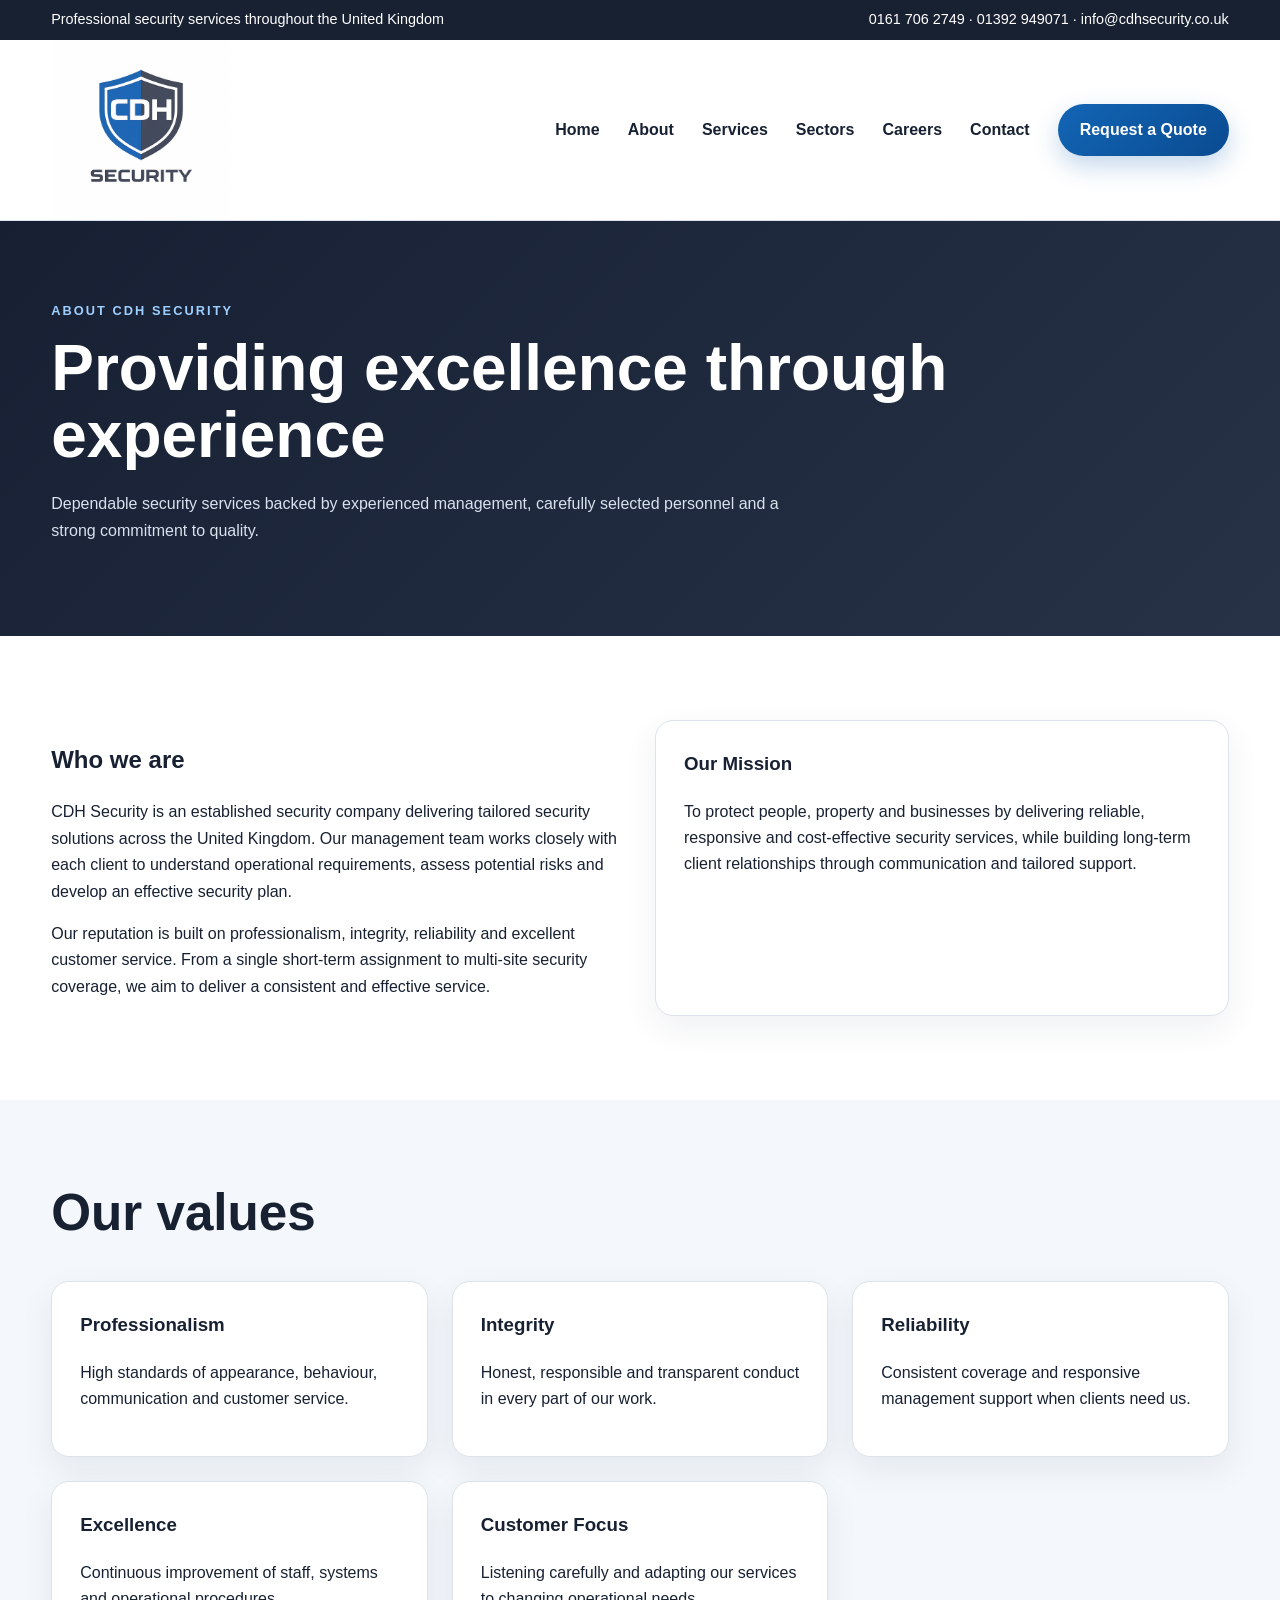
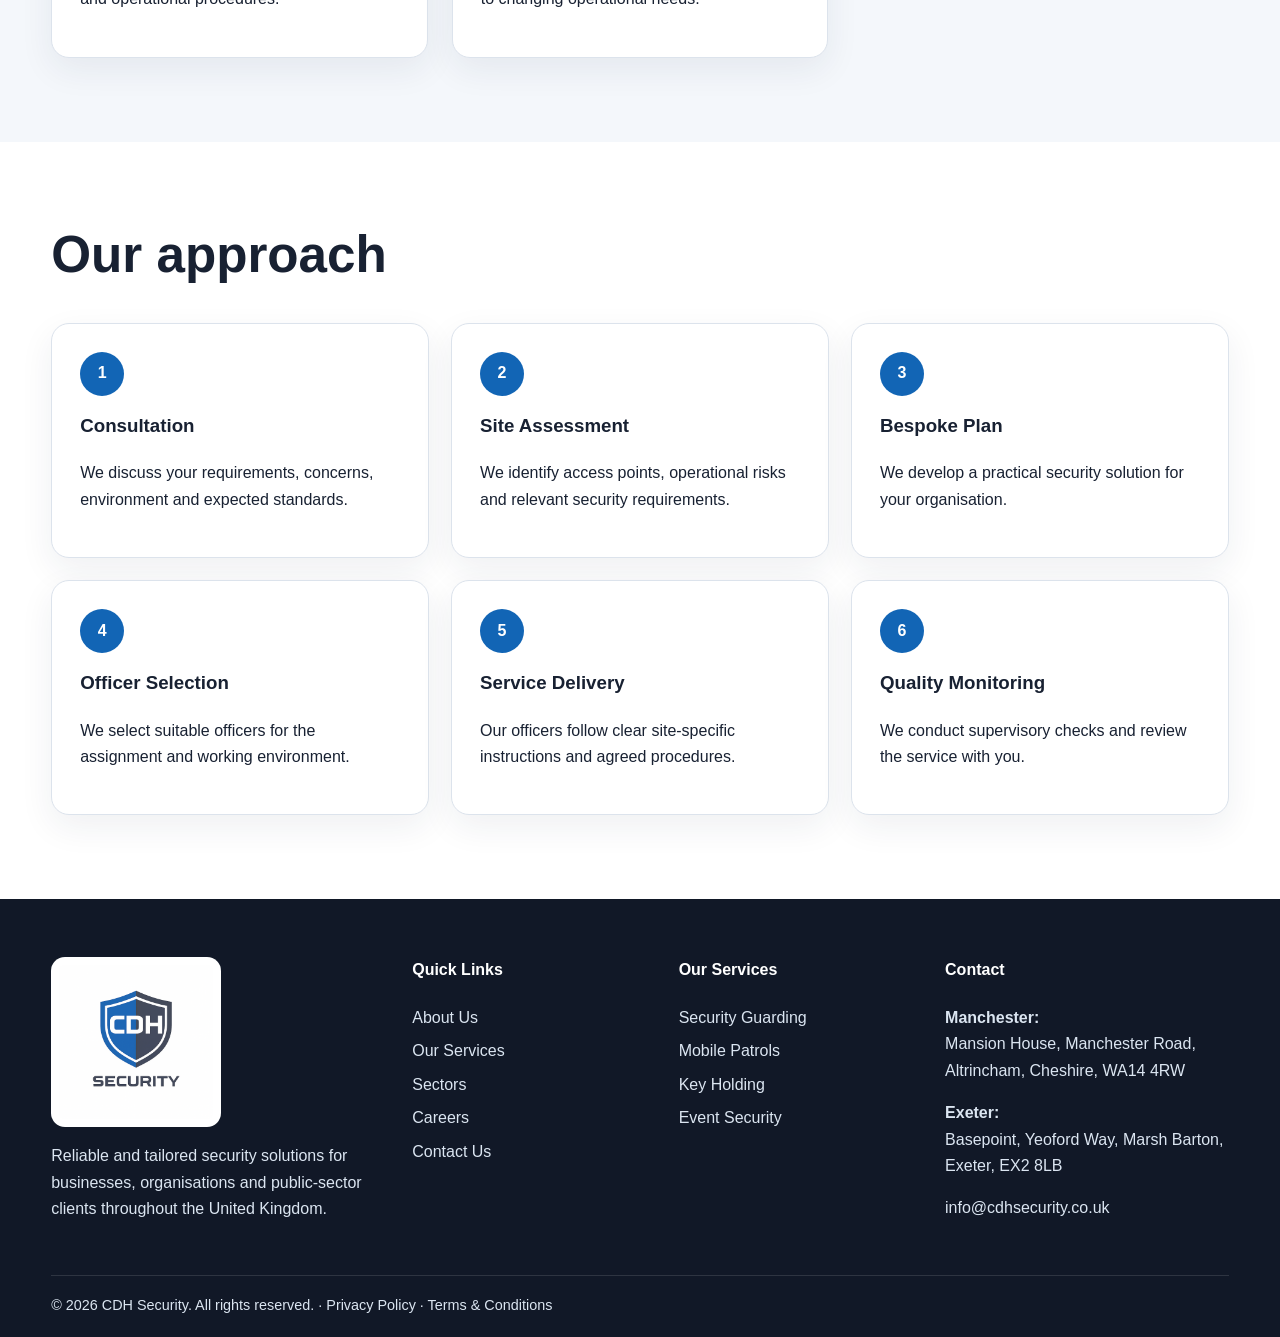
==== about.html @ 34df04a6 "Add files via upload" ====
<!doctype html><html lang="en"><head><meta charset="utf-8"><meta name="viewport" content="width=device-width,initial-scale=1"><meta name="description" content="Professional security services across the United Kingdom."><title>About Us | CDH Security</title><link rel="icon" href="assets/favicon.ico"><link rel="stylesheet" href="assets/styles.css"></head><body><div class="topbar"><div class="container"><span>Professional security services throughout the United Kingdom</span><span>0161 706 2749 · 01392 949071 · info@cdhsecurity.co.uk</span></div></div><header class="site-header"><div class="container nav"><a class="brand" href="index.html"><img src="assets/cdh-logo.png" alt="CDH Security"></a><button class="menu-btn" aria-label="Open navigation" aria-expanded="false">☰</button><nav class="nav-links"><a href="index.html">Home</a><a href="about.html">About</a><a href="services.html">Services</a><a href="sectors.html">Sectors</a><a href="careers.html">Careers</a><a href="contact.html">Contact</a><a class="nav-cta" href="quote.html">Request a Quote</a></nav></div></header><main><section class="page-hero"><div class="container"><span class="eyebrow">About CDH Security</span><h1>Providing excellence through experience</h1><p>Dependable security services backed by experienced management, carefully selected personnel and a strong commitment to quality.</p></div></section><section class="section"><div class="container grid-2"><div><h2>Who we are</h2><p>CDH Security is an established security company delivering tailored security solutions across the United Kingdom. Our management team works closely with each client to understand operational requirements, assess potential risks and develop an effective security plan.</p><p>Our reputation is built on professionalism, integrity, reliability and excellent customer service. From a single short-term assignment to multi-site security coverage, we aim to deliver a consistent and effective service.</p></div><div class="card"><h3>Our Mission</h3><p>To protect people, property and businesses by delivering reliable, responsive and cost-effective security services, while building long-term client relationships through communication and tailored support.</p></div></div></section><section class="section alt"><div class="container"><div class="section-head"><h2>Our values</h2></div><div class="grid-3"><div class="card"><h3>Professionalism</h3><p>High standards of appearance, behaviour, communication and customer service.</p></div><div class="card"><h3>Integrity</h3><p>Honest, responsible and transparent conduct in every part of our work.</p></div><div class="card"><h3>Reliability</h3><p>Consistent coverage and responsive management support when clients need us.</p></div><div class="card"><h3>Excellence</h3><p>Continuous improvement of staff, systems and operational procedures.</p></div><div class="card"><h3>Customer Focus</h3><p>Listening carefully and adapting our services to changing operational needs.</p></div></div></div></section><section class="section"><div class="container"><div class="section-head"><h2>Our approach</h2></div><div class="steps"><div class="card step"><h3>Consultation</h3><p>We discuss your requirements, concerns, environment and expected standards.</p></div><div class="card step"><h3>Site Assessment</h3><p>We identify access points, operational risks and relevant security requirements.</p></div><div class="card step"><h3>Bespoke Plan</h3><p>We develop a practical security solution for your organisation.</p></div><div class="card step"><h3>Officer Selection</h3><p>We select suitable officers for the assignment and working environment.</p></div><div class="card step"><h3>Service Delivery</h3><p>Our officers follow clear site-specific instructions and agreed procedures.</p></div><div class="card step"><h3>Quality Monitoring</h3><p>We conduct supervisory checks and review the service with you.</p></div></div></div></section></main><footer class="footer"><div class="container"><div class="footer-grid"><div><img class="footer-logo" src="assets/cdh-logo.png" alt="CDH Security"><p>Reliable and tailored security solutions for businesses, organisations and public-sector clients throughout the United Kingdom.</p></div><div><h4>Quick Links</h4><a href="about.html">About Us</a><a href="services.html">Our Services</a><a href="sectors.html">Sectors</a><a href="careers.html">Careers</a><a href="contact.html">Contact Us</a></div><div><h4>Our Services</h4><a href="services.html#guarding">Security Guarding</a><a href="services.html#patrols">Mobile Patrols</a><a href="services.html#keyholding">Key Holding</a><a href="services.html#events">Event Security</a></div><div><h4>Contact</h4><p><strong>Manchester:</strong><br>Mansion House, Manchester Road, Altrincham, Cheshire, WA14 4RW</p><p><strong>Exeter:</strong><br>Basepoint, Yeoford Way, Marsh Barton, Exeter, EX2 8LB</p><p>info@cdhsecurity.co.uk</p></div></div><div class="copyright">© <span data-year></span> CDH Security. All rights reserved. · <a href="privacy.html" style="display:inline">Privacy Policy</a> · <a href="terms.html" style="display:inline">Terms & Conditions</a></div></div></footer><script src="assets/script.js"></script></body></html>
---- assets/styles.css ----
:root{--blue:#1265b5;--blue2:#0a4b91;--ink:#182132;--slate:#3f4657;--light:#f4f7fb;--white:#fff;--line:#dce3ec;--shadow:0 18px 50px rgba(18,32,52,.12);--radius:18px}*{box-sizing:border-box}html{scroll-behavior:smooth}body{margin:0;font-family:Inter,Arial,sans-serif;color:var(--ink);line-height:1.65;background:#fff}a{color:inherit;text-decoration:none}img{max-width:100%;display:block}.container{width:min(1180px,92%);margin:auto}.topbar{background:var(--ink);color:#fff;font-size:.9rem}.topbar .container{display:flex;justify-content:space-between;gap:20px;padding:8px 0}.site-header{position:sticky;top:0;z-index:50;background:rgba(255,255,255,.96);backdrop-filter:blur(12px);border-bottom:1px solid var(--line)}.nav{display:flex;align-items:center;justify-content:space-between;min-height:82px}.brand img{width:180px}.nav-links{display:flex;align-items:center;gap:28px;font-weight:700}.nav-links a:hover,.nav-links a.active{color:var(--blue)}.btn,.nav-cta{display:inline-flex;align-items:center;justify-content:center;gap:8px;padding:13px 22px;border-radius:999px;background:linear-gradient(135deg,var(--blue),var(--blue2));color:#fff;font-weight:800;border:0;cursor:pointer;box-shadow:0 10px 25px rgba(18,101,181,.25)}.btn.secondary{background:#fff;color:var(--ink);box-shadow:none;border:1px solid var(--line)}.menu-btn{display:none;border:0;background:none;font-size:1.8rem}.hero{background:radial-gradient(circle at 85% 20%,rgba(18,101,181,.22),transparent 28%),linear-gradient(135deg,#111827,#273247);color:#fff;padding:96px 0 84px;overflow:hidden}.hero-grid{display:grid;grid-template-columns:1.2fr .8fr;gap:60px;align-items:center}.eyebrow{display:inline-block;color:#9fcfff;text-transform:uppercase;letter-spacing:.16em;font-weight:800;font-size:.8rem;margin-bottom:14px}.hero h1,.page-hero h1{font-size:clamp(2.6rem,5vw,5rem);line-height:1.05;margin:0 0 22px}.hero p{font-size:1.15rem;color:#dbe7f5;max-width:720px}.hero-actions{display:flex;gap:14px;flex-wrap:wrap;margin-top:30px}.hero-card{background:rgba(255,255,255,.08);border:1px solid rgba(255,255,255,.18);padding:28px;border-radius:26px}.hero-card img{background:#fff;border-radius:20px;padding:16px}.trust-row{display:grid;grid-template-columns:repeat(4,1fr);gap:18px;margin-top:-34px;position:relative}.trust-item{background:#fff;border:1px solid var(--line);box-shadow:var(--shadow);padding:24px;border-radius:16px;text-align:center}.trust-item strong{font-size:1.5rem;color:var(--blue);display:block}.section{padding:84px 0}.section.alt{background:var(--light)}.section-head{max-width:760px;margin-bottom:38px}.section-head h2{font-size:clamp(2rem,4vw,3.2rem);line-height:1.15;margin:0 0 15px}.section-head p{color:#5c6677}.grid-3{display:grid;grid-template-columns:repeat(3,1fr);gap:24px}.grid-2{display:grid;grid-template-columns:repeat(2,1fr);gap:30px}.card{background:#fff;border:1px solid var(--line);border-radius:var(--radius);padding:28px;box-shadow:0 12px 34px rgba(30,46,70,.07)}.card h3{margin-top:0}.icon{width:52px;height:52px;border-radius:14px;background:linear-gradient(135deg,#eaf4ff,#d7eaff);display:grid;place-items:center;color:var(--blue);font-size:1.5rem;font-weight:900;margin-bottom:18px}.check-list{list-style:none;padding:0;margin:0;columns:2;column-gap:28px}.check-list li{break-inside:avoid;margin:8px 0;padding-left:24px;position:relative}.check-list li:before{content:'✓';position:absolute;left:0;color:var(--blue);font-weight:900}.cta{background:linear-gradient(135deg,var(--blue2),var(--blue));color:#fff;border-radius:28px;padding:50px}.cta h2{margin-top:0;font-size:2.3rem}.page-hero{background:linear-gradient(135deg,#172033,#273247);color:#fff;padding:76px 0}.page-hero p{max-width:760px;color:#d8e2ee}.service-list{display:grid;grid-template-columns:repeat(2,1fr);gap:24px}.service-block{padding:30px;border:1px solid var(--line);border-radius:18px;background:#fff}.service-block ul{padding-left:20px}.steps{counter-reset:step;display:grid;grid-template-columns:repeat(3,1fr);gap:22px}.step{counter-increment:step}.step:before{content:counter(step);display:grid;place-items:center;width:44px;height:44px;border-radius:50%;background:var(--blue);color:#fff;font-weight:900;margin-bottom:15px}.faq-item{border-bottom:1px solid var(--line)}.faq-question{width:100%;padding:20px 0;background:none;border:0;text-align:left;font-size:1.05rem;font-weight:800;cursor:pointer;display:flex;justify-content:space-between}.faq-answer{display:none;padding:0 0 18px;color:#5b6574}.faq-item.open .faq-answer{display:block}.contact-grid{display:grid;grid-template-columns:.9fr 1.1fr;gap:36px}.contact-card{background:var(--light);border-radius:18px;padding:26px;margin-bottom:18px}.form-grid{display:grid;grid-template-columns:1fr 1fr;gap:18px}.field{display:flex;flex-direction:column;gap:7px}.field.full{grid-column:1/-1}.field input,.field select,.field textarea{width:100%;padding:14px 15px;border:1px solid #cfd8e5;border-radius:10px;font:inherit}.field textarea{min-height:140px;resize:vertical}.notice{font-size:.9rem;color:#667085}.footer{background:#111827;color:#dbe5f1;padding:58px 0 20px}.footer-grid{display:grid;grid-template-columns:1.4fr 1fr 1fr 1.2fr;gap:30px}.footer h4{color:#fff;margin-top:0}.footer a{display:block;margin:7px 0}.footer-logo{width:170px;background:#fff;border-radius:14px;padding:8px}.copyright{border-top:1px solid rgba(255,255,255,.12);margin-top:36px;padding-top:18px;font-size:.9rem}.policy h2{margin-top:36px}.badge{display:inline-block;padding:5px 10px;border-radius:999px;background:#e8f3ff;color:var(--blue2);font-weight:800;font-size:.8rem}@media(max-width:900px){.nav-links{position:fixed;inset:82px 0 auto 0;background:#fff;display:none;flex-direction:column;align-items:flex-start;padding:28px 4%;border-bottom:1px solid var(--line)}.nav-links.open{display:flex}.menu-btn{display:block}.hero-grid,.contact-grid,.footer-grid{grid-template-columns:1fr}.grid-3,.steps{grid-template-columns:1fr 1fr}.trust-row{grid-template-columns:1fr 1fr}.service-list{grid-template-columns:1fr}.hero-card{max-width:520px}.topbar .container{flex-direction:column;gap:2px}.check-list{columns:1}}@media(max-width:600px){.grid-3,.grid-2,.steps,.trust-row,.form-grid{grid-template-columns:1fr}.field.full{grid-column:auto}.hero{padding-top:68px}.section{padding:62px 0}.brand img{width:145px}.cta{padding:32px}.hero h1,.page-hero h1{font-size:2.65rem}}
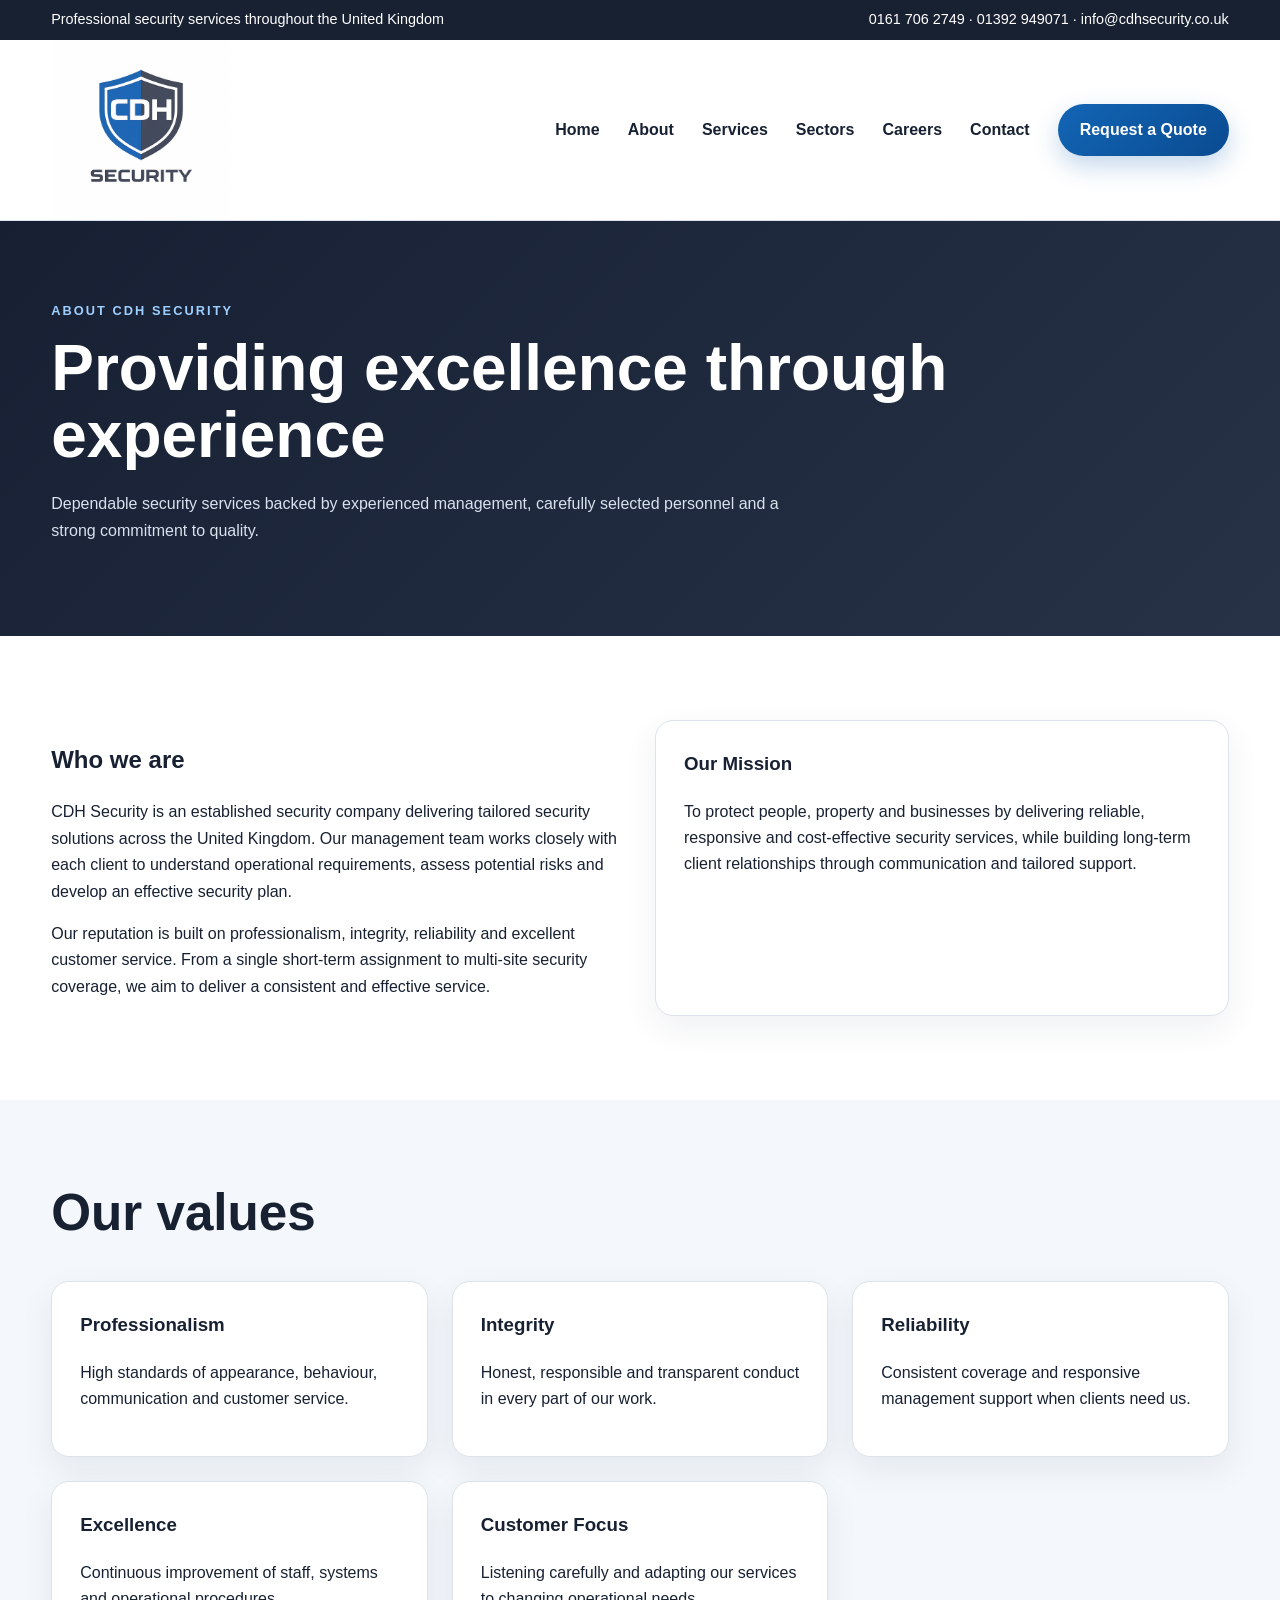
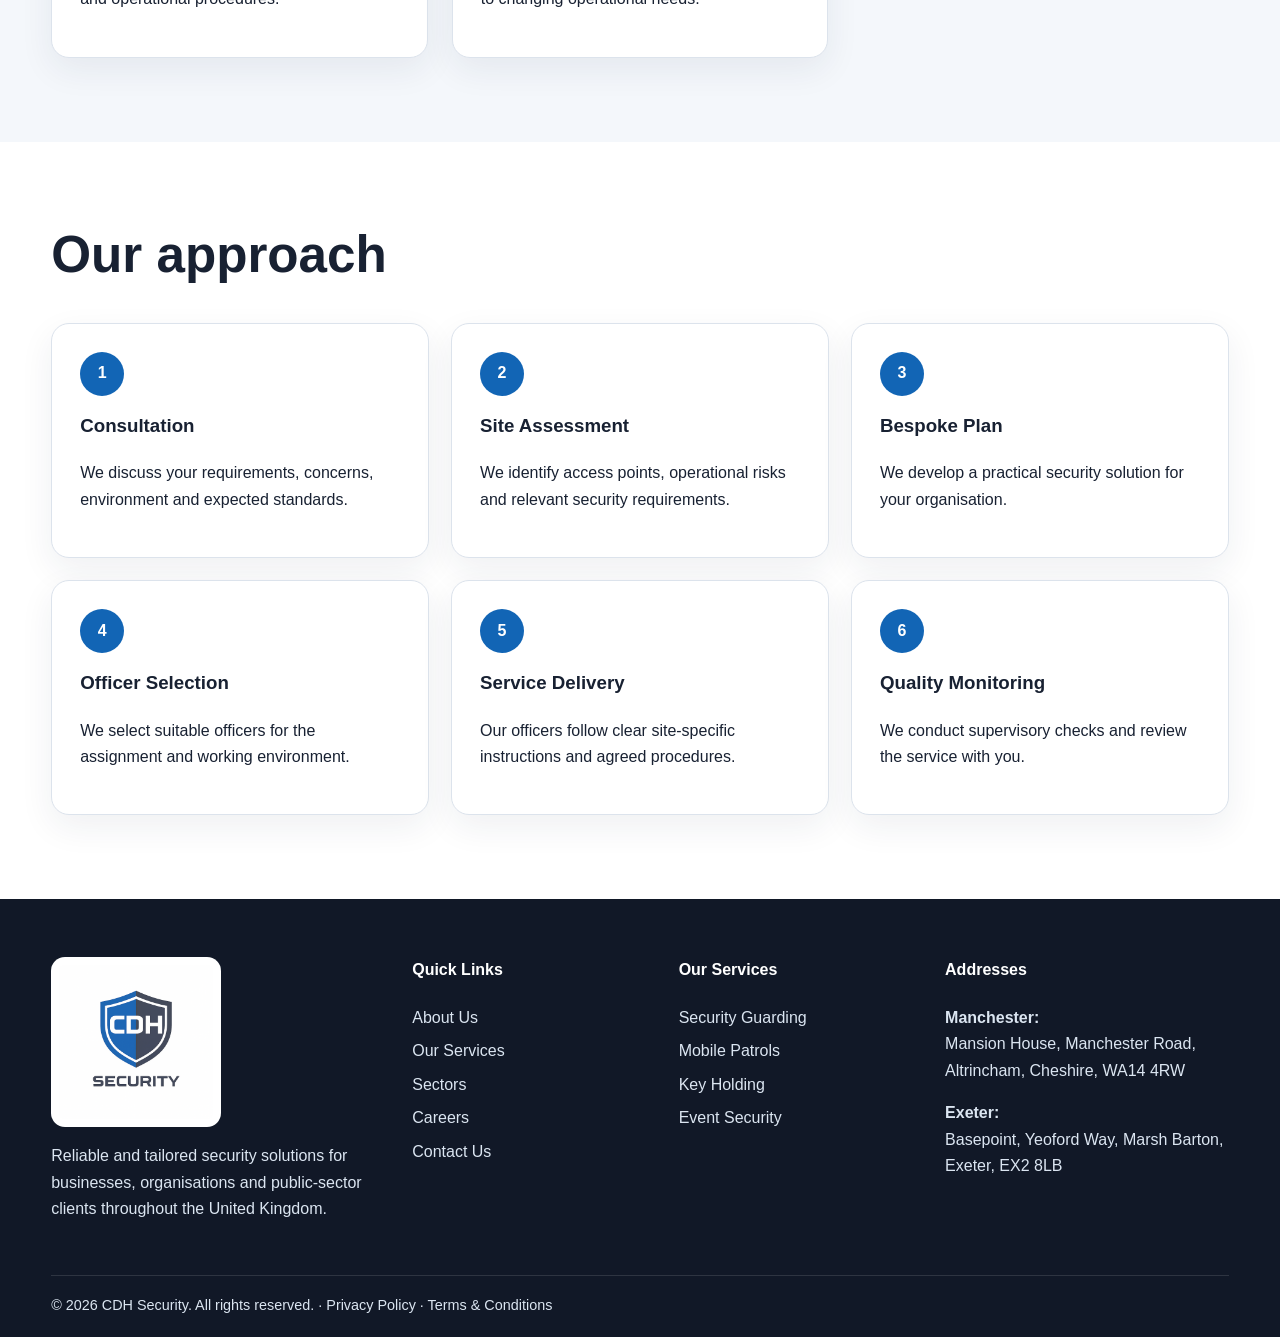
==== commit ec373514: "Update HTML structure and content for about page" ====
--- a/about.html
+++ b/about.html
@@ -1 +1 @@
-<!doctype html><html lang="en"><head><meta charset="utf-8"><meta name="viewport" content="width=device-width,initial-scale=1"><meta name="description" content="Professional security services across the United Kingdom."><title>About Us | CDH Security</title><link rel="icon" href="assets/favicon.ico"><link rel="stylesheet" href="assets/styles.css"></head><body><div class="topbar"><div class="container"><span>Professional security services throughout the United Kingdom</span><span>0161 706 2749 · 01392 949071 · info@cdhsecurity.co.uk</span></div></div><header class="site-header"><div class="container nav"><a class="brand" href="index.html"><img src="assets/cdh-logo.png" alt="CDH Security"></a><button class="menu-btn" aria-label="Open navigation" aria-expanded="false">☰</button><nav class="nav-links"><a href="index.html">Home</a><a href="about.html">About</a><a href="services.html">Services</a><a href="sectors.html">Sectors</a><a href="careers.html">Careers</a><a href="contact.html">Contact</a><a class="nav-cta" href="quote.html">Request a Quote</a></nav></div></header><main><section class="page-hero"><div class="container"><span class="eyebrow">About CDH Security</span><h1>Providing excellence through experience</h1><p>Dependable security services backed by experienced management, carefully selected personnel and a strong commitment to quality.</p></div></section><section class="section"><div class="container grid-2"><div><h2>Who we are</h2><p>CDH Security is an established security company delivering tailored security solutions across the United Kingdom. Our management team works closely with each client to understand operational requirements, assess potential risks and develop an effective security plan.</p><p>Our reputation is built on professionalism, integrity, reliability and excellent customer service. From a single short-term assignment to multi-site security coverage, we aim to deliver a consistent and effective service.</p></div><div class="card"><h3>Our Mission</h3><p>To protect people, property and businesses by delivering reliable, responsive and cost-effective security services, while building long-term client relationships through communication and tailored support.</p></div></div></section><section class="section alt"><div class="container"><div class="section-head"><h2>Our values</h2></div><div class="grid-3"><div class="card"><h3>Professionalism</h3><p>High standards of appearance, behaviour, communication and customer service.</p></div><div class="card"><h3>Integrity</h3><p>Honest, responsible and transparent conduct in every part of our work.</p></div><div class="card"><h3>Reliability</h3><p>Consistent coverage and responsive management support when clients need us.</p></div><div class="card"><h3>Excellence</h3><p>Continuous improvement of staff, systems and operational procedures.</p></div><div class="card"><h3>Customer Focus</h3><p>Listening carefully and adapting our services to changing operational needs.</p></div></div></div></section><section class="section"><div class="container"><div class="section-head"><h2>Our approach</h2></div><div class="steps"><div class="card step"><h3>Consultation</h3><p>We discuss your requirements, concerns, environment and expected standards.</p></div><div class="card step"><h3>Site Assessment</h3><p>We identify access points, operational risks and relevant security requirements.</p></div><div class="card step"><h3>Bespoke Plan</h3><p>We develop a practical security solution for your organisation.</p></div><div class="card step"><h3>Officer Selection</h3><p>We select suitable officers for the assignment and working environment.</p></div><div class="card step"><h3>Service Delivery</h3><p>Our officers follow clear site-specific instructions and agreed procedures.</p></div><div class="card step"><h3>Quality Monitoring</h3><p>We conduct supervisory checks and review the service with you.</p></div></div></div></section></main><footer class="footer"><div class="container"><div class="footer-grid"><div><img class="footer-logo" src="assets/cdh-logo.png" alt="CDH Security"><p>Reliable and tailored security solutions for businesses, organisations and public-sector clients throughout the United Kingdom.</p></div><div><h4>Quick Links</h4><a href="about.html">About Us</a><a href="services.html">Our Services</a><a href="sectors.html">Sectors</a><a href="careers.html">Careers</a><a href="contact.html">Contact Us</a></div><div><h4>Our Services</h4><a href="services.html#guarding">Security Guarding</a><a href="services.html#patrols">Mobile Patrols</a><a href="services.html#keyholding">Key Holding</a><a href="services.html#events">Event Security</a></div><div><h4>Contact</h4><p><strong>Manchester:</strong><br>Mansion House, Manchester Road, Altrincham, Cheshire, WA14 4RW</p><p><strong>Exeter:</strong><br>Basepoint, Yeoford Way, Marsh Barton, Exeter, EX2 8LB</p><p>info@cdhsecurity.co.uk</p></div></div><div class="copyright">© <span data-year></span> CDH Security. All rights reserved. · <a href="privacy.html" style="display:inline">Privacy Policy</a> · <a href="terms.html" style="display:inline">Terms & Conditions</a></div></div></footer><script src="assets/script.js"></script></body></html>+<!doctype html><html lang="en"><head><meta charset="utf-8"><meta name="viewport" content="width=device-width,initial-scale=1"><meta name="description" content="Professional security services across the United Kingdom."><title>About Us | CDH Security</title><link rel="icon" href="assets/favicon.ico"><link rel="stylesheet" href="assets/styles.css"></head><body><div class="topbar"><div class="container"><span>Professional security services throughout the United Kingdom</span><span>0161 706 2749 · 01392 949071 · info@cdhsecurity.co.uk</span></div></div><header class="site-header"><div class="container nav"><a class="brand" href="/"><img src="assets/cdh-logo.png" alt="CDH Security"></a><button class="menu-btn" aria-label="Open navigation" aria-expanded="false">☰</button><nav class="nav-links"><a href="/">Home</a><a href="about">About</a><a href="services">Services</a><a href="sectors">Sectors</a><a href="careers">Careers</a><a href="contact">Contact</a><a class="nav-cta" href="quote">Request a Quote</a></nav></div></header><main><section class="page-hero"><div class="container"><span class="eyebrow">About CDH Security</span><h1>Providing excellence through experience</h1><p>Dependable security services backed by experienced management, carefully selected personnel and a strong commitment to quality.</p></div></section><section class="section"><div class="container grid-2"><div><h2>Who we are</h2><p>CDH Security is an established security company delivering tailored security solutions across the United Kingdom. Our management team works closely with each client to understand operational requirements, assess potential risks and develop an effective security plan.</p><p>Our reputation is built on professionalism, integrity, reliability and excellent customer service. From a single short-term assignment to multi-site security coverage, we aim to deliver a consistent and effective service.</p></div><div class="card"><h3>Our Mission</h3><p>To protect people, property and businesses by delivering reliable, responsive and cost-effective security services, while building long-term client relationships through communication and tailored support.</p></div></div></section><section class="section alt"><div class="container"><div class="section-head"><h2>Our values</h2></div><div class="grid-3"><div class="card"><h3>Professionalism</h3><p>High standards of appearance, behaviour, communication and customer service.</p></div><div class="card"><h3>Integrity</h3><p>Honest, responsible and transparent conduct in every part of our work.</p></div><div class="card"><h3>Reliability</h3><p>Consistent coverage and responsive management support when clients need us.</p></div><div class="card"><h3>Excellence</h3><p>Continuous improvement of staff, systems and operational procedures.</p></div><div class="card"><h3>Customer Focus</h3><p>Listening carefully and adapting our services to changing operational needs.</p></div></div></div></section><section class="section"><div class="container"><div class="section-head"><h2>Our approach</h2></div><div class="steps"><div class="card step"><h3>Consultation</h3><p>We discuss your requirements, concerns, environment and expected standards.</p></div><div class="card step"><h3>Site Assessment</h3><p>We identify access points, operational risks and relevant security requirements.</p></div><div class="card step"><h3>Bespoke Plan</h3><p>We develop a practical security solution for your organisation.</p></div><div class="card step"><h3>Officer Selection</h3><p>We select suitable officers for the assignment and working environment.</p></div><div class="card step"><h3>Service Delivery</h3><p>Our officers follow clear site-specific instructions and agreed procedures.</p></div><div class="card step"><h3>Quality Monitoring</h3><p>We conduct supervisory checks and review the service with you.</p></div></div></div></section></main><footer class="footer"><div class="container"><div class="footer-grid"><div><img class="footer-logo" src="assets/cdh-logo.png" alt="CDH Security"><p>Reliable and tailored security solutions for businesses, organisations and public-sector clients throughout the United Kingdom.</p></div><div><h4>Quick Links</h4><a href="about">About Us</a><a href="services">Our Services</a><a href="sectors">Sectors</a><a href="careers">Careers</a><a href="contact">Contact Us</a></div><div><h4>Our Services</h4><a href="services#guarding">Security Guarding</a><a href="services#patrols">Mobile Patrols</a><a href="services#keyholding">Key Holding</a><a href="services#events">Event Security</a></div><div><h4>Addresses</h4><p><strong>Manchester:</strong><br>Mansion House, Manchester Road, Altrincham, Cheshire, WA14 4RW</p><p><strong>Exeter:</strong><br>Basepoint, Yeoford Way, Marsh Barton, Exeter, EX2 8LB</p></div></div><div class="copyright">© <span data-year></span> CDH Security. All rights reserved. · <a href="privacy" style="display:inline">Privacy Policy</a> · <a href="terms" style="display:inline">Terms & Conditions</a></div></div></footer><script src="assets/script.js"></script></body></html>
